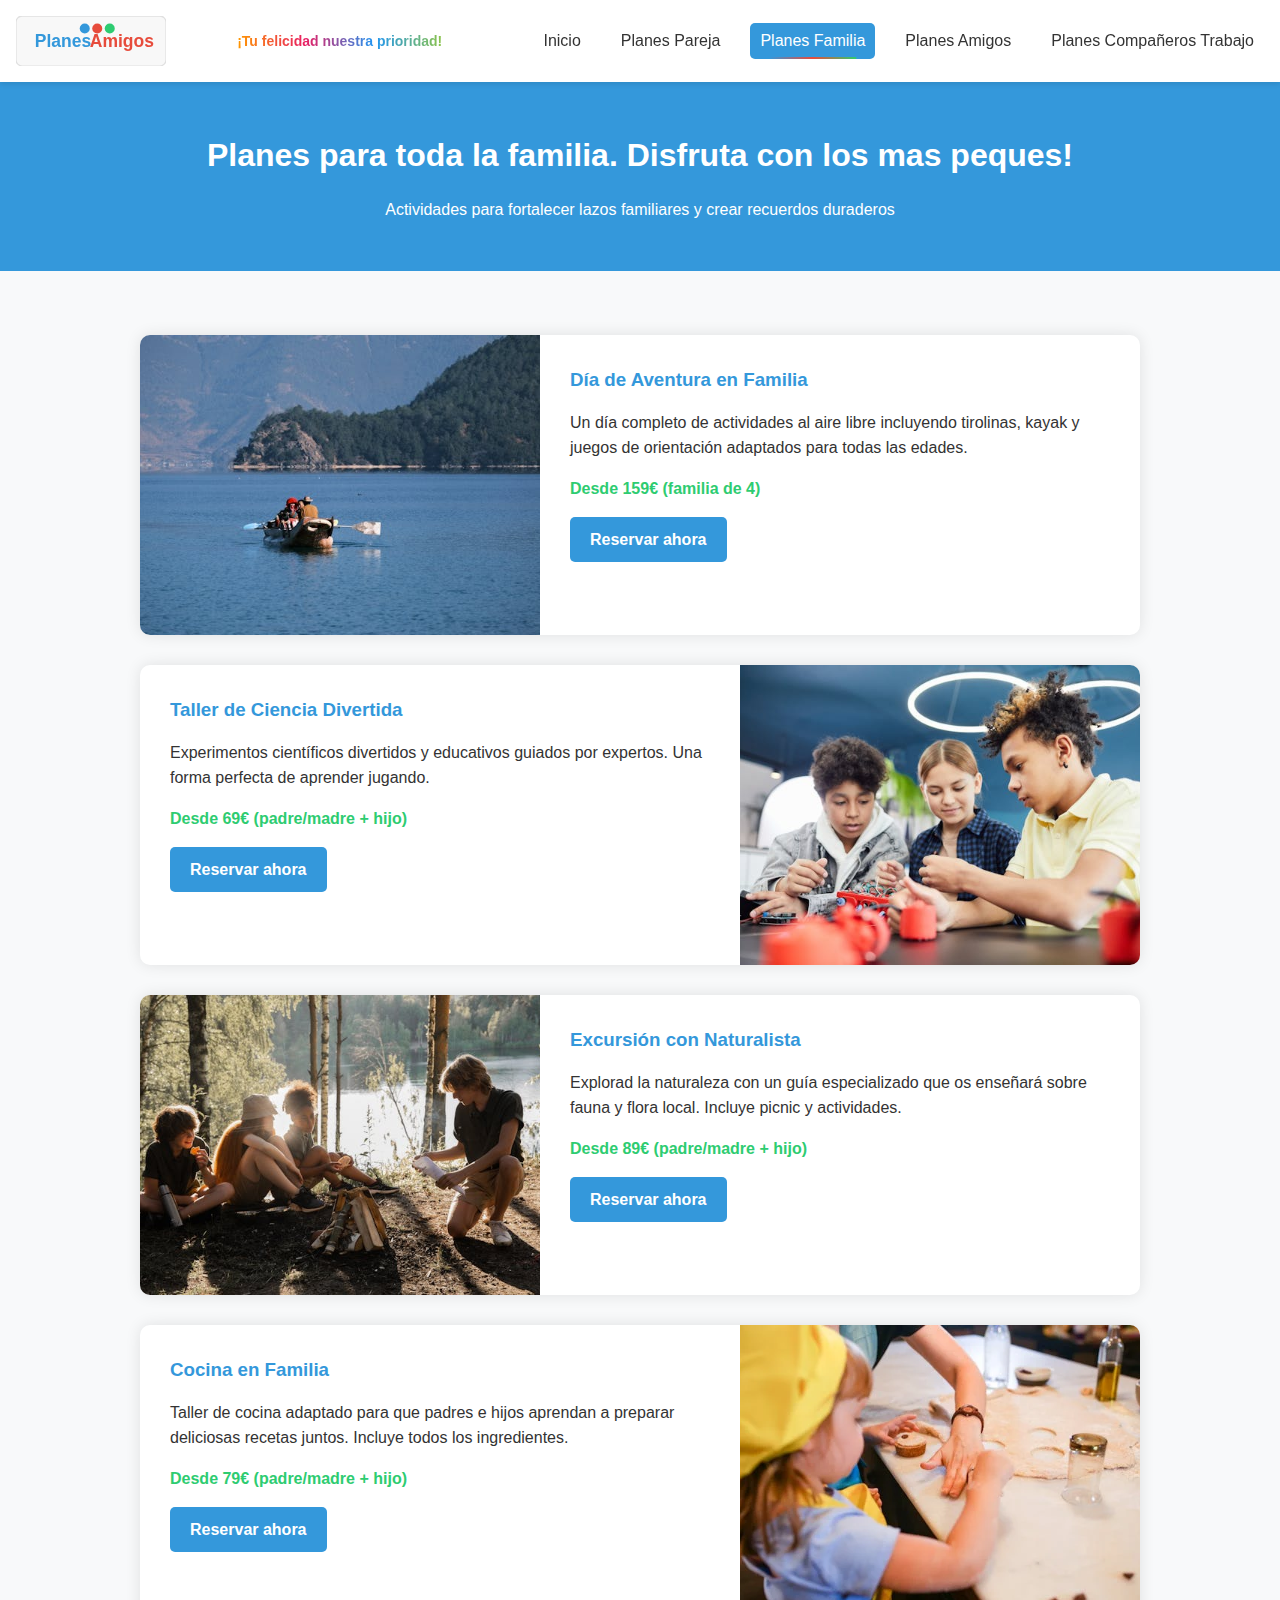
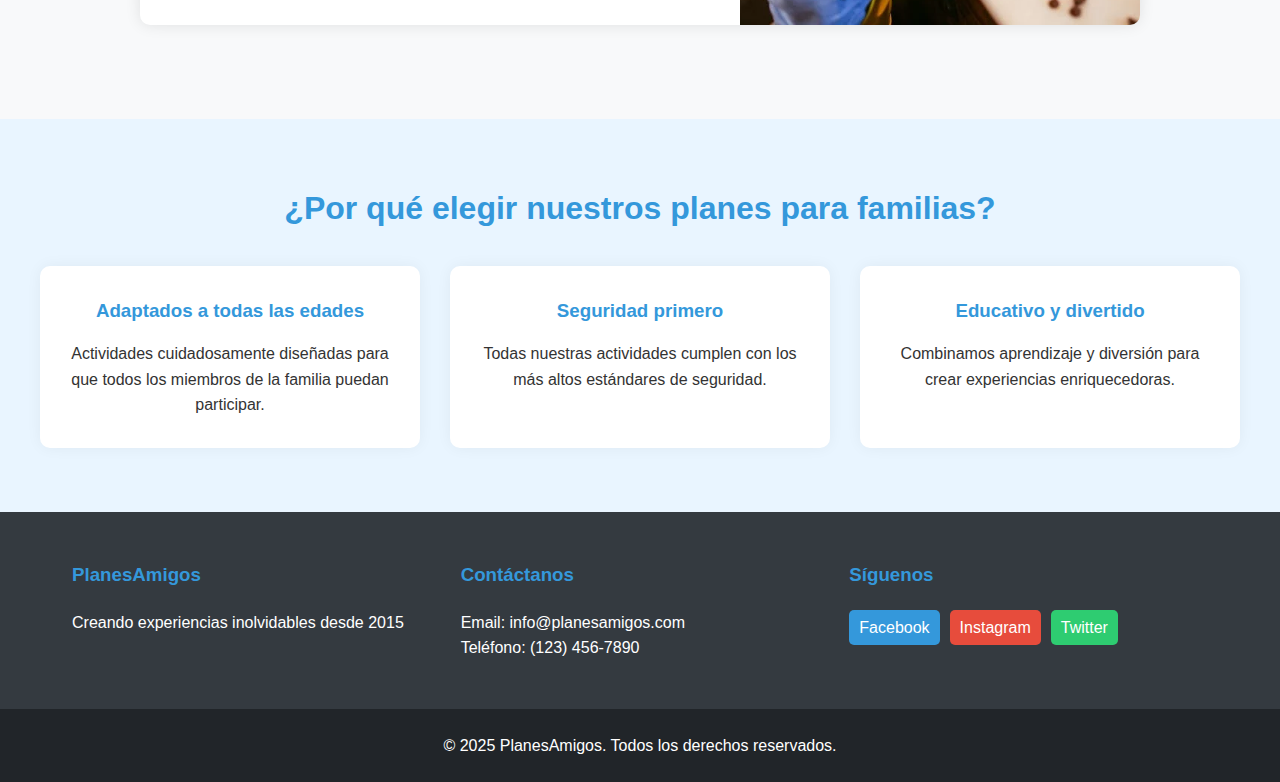
==== planes-padres.html @ 3b6f3df0 "primera parte proyecto" ====
<!DOCTYPE html>
<html lang="es">
  <head>
    <meta charset="UTF-8" />
    <meta name="viewport" content="width=device-width, initial-scale=1.0" />
    <title>PlanesAmigos - Planes Familia</title>
    <link rel="stylesheet" href="styles.css" />
  </head>
  <body>
    <header>
      <div class="logo">
        <svg xmlns="http://www.w3.org/2000/svg" viewBox="0 0 240 80" width="150">
         
          <rect width="240" height="80" rx="10" fill="#f8f8f8" stroke="#e0e0e0" stroke-width="2"/>
          
         
          <text x="30" y="50" font-family="Arial, sans-serif" font-size="28" font-weight="bold" fill="#3498db">Planes</text>
          
       
          <text x="118" y="50" font-family="Arial, sans-serif" font-size="28" font-weight="bold" fill="#e74c3c">Amigos</text>
          
  
          <circle cx="110" cy="20" r="8" fill="#3498db"/>
          <circle cx="130" cy="20" r="8" fill="#e74c3c"/>
          <circle cx="150" cy="20" r="8" fill="#2ecc71"/>
        </svg>
      </div>
      <p class="tagline">¡Tu felicidad nuestra prioridad!</p>
    </div>
      </div>
      <nav>
        <div class="hamburger">
          <div class="line"></div>
          <div class="line"></div>
          <div class="line"></div>
        </div>
        <ul class="nav-links">
          <li><a href="index.html">Inicio</a></li>
          <li><a href="./planes-parejas.html">Planes Pareja</a></li>
          <li><a href="planes-padres.html" class="active">Planes Familia</a></li>
          <li><a href="planes-amigos.html">Planes Amigos</a></li>
          <li><a href="planes-trabajo.html">Planes Compañeros Trabajo</a></li>
        </ul>
      </nav>
    </header>

    <main>
      <section class="page-header">
        <h2>Planes para toda la familia. Disfruta con los mas peques!</h2>
        <p>
          Actividades para fortalecer lazos familiares y crear recuerdos
          duraderos
        </p>
      </section>

      <section class="planes-detalle">
        <div class="plan-item">
          <img
            src="./assets/aventura familia.jpeg"
            alt="Día de aventura en familia"
          />
          <div class="plan-info">
            <h3>Día de Aventura en Familia</h3>
            <p>
              Un día completo de actividades al aire libre incluyendo tirolinas,
              kayak y juegos de orientación adaptados para todas las edades.
            </p>
            <p class="precio">Desde 159€ (familia de 4)</p>
            <a href="#" class="btn">Reservar ahora</a>
          </div>
        </div>

        <div class="plan-item">
          <img
            src="./assets/ciencia.jpeg"
            alt="Taller de ciencia divertida"
          />
          <div class="plan-info">
            <h3>Taller de Ciencia Divertida</h3>
            <p>
              Experimentos científicos divertidos y educativos guiados por
              expertos. Una forma perfecta de aprender jugando.
            </p>
            <p class="precio">Desde 69€ (padre/madre + hijo)</p>
            <a href="#" class="btn">Reservar ahora</a>
          </div>
        </div>

        <div class="plan-item">
          <img src="./assets/excursion.jpeg" alt="Excursión con naturalista" />
          <div class="plan-info">
            <h3>Excursión con Naturalista</h3>
            <p>
              Explorad la naturaleza con un guía especializado que os enseñará
              sobre fauna y flora local. Incluye picnic y actividades.
            </p>
            <p class="precio">Desde 89€ (padre/madre + hijo)</p>
            <a href="#" class="btn">Reservar ahora</a>
          </div>
        </div>

        <div class="plan-item">
          <img src="./assets/niñoscocina.webp" alt="Cocina en familia" />
          <div class="plan-info">
            <h3>Cocina en Familia</h3>
            <p>
              Taller de cocina adaptado para que padres e hijos aprendan a
              preparar deliciosas recetas juntos. Incluye todos los
              ingredientes.
            </p>
            <p class="precio">Desde 79€ (padre/madre + hijo)</p>
            <a href="#" class="btn">Reservar ahora</a>
          </div>
        </div>
      </section>

      <section class="ventajas">
        <h2>¿Por qué elegir nuestros planes para familias?</h2>
        <div class="ventajas-container">
          <div class="ventaja">
            <h3>Adaptados a todas las edades</h3>
            <p>
              Actividades cuidadosamente diseñadas para que todos los miembros
              de la familia puedan participar.
            </p>
          </div>
          <div class="ventaja">
            <h3>Seguridad primero</h3>
            <p>
              Todas nuestras actividades cumplen con los más altos estándares de
              seguridad.
            </p>
          </div>
          <div class="ventaja">
            <h3>Educativo y divertido</h3>
            <p>
              Combinamos aprendizaje y diversión para crear experiencias
              enriquecedoras.
            </p>
          </div>
        </div>
      </section>
    </main>

    <footer>
      <div class="footer-content">
        <div class="footer-section">
          <h3>PlanesAmigos</h3>
          <p>Creando experiencias inolvidables desde 2015</p>
        </div>
        <div class="footer-section">
          <h3>Contáctanos</h3>
          <p>Email: info@planesamigos.com</p>
          <p>Teléfono: (123) 456-7890</p>
        </div>
        <div class="footer-section">
          <h3>Síguenos</h3>
          <div class="social-links">
            <a href="#" class="social">Facebook</a>
            <a href="#" class="social">Instagram</a>
            <a href="#" class="social">Twitter</a>
          </div>
        </div>
      </div>
      <div class="copyright">
        <p>&copy; 2025 PlanesAmigos. Todos los derechos reservados.</p>
      </div>
    </footer>

    <script>
      document
        .querySelector('.hamburger')
        .addEventListener('click', function () {
          document.querySelector('.nav-links').classList.toggle('open')
        })
    </script>
  </body>
</html>
---- styles.css ----
* {
  margin: 0;
  padding: 0;
  box-sizing: border-box;
  font-family: 'Arial', sans-serif;
}

:root {
  --color-blue: #3498db;
  --color-red: #e74c3c;
  --color-green: #2ecc71;
  --color-dark-blue: #2980b9;
  --color-dark-red: #c0392b;
  --color-dark-green: #27ae60;
}

body {
  background-color: #f8f9fa;
  color: #333;
  line-height: 1.6;
}

a {
  text-decoration: none;
  color: var(--color-blue);
}

.btn {
  display: inline-block;
  padding: 10px 20px;
  background-color: var(--color-blue);
  color: white;
  border-radius: 5px;
  font-weight: bold;
  transition: all 0.3s;
}

.btn:hover {
  background-color: var(--color-dark-blue);
  transform: translateY(-2px);
  box-shadow: 0 4px 8px rgba(0, 0, 0, 0.1);
}

header {
  background-color: white;
  box-shadow: 0 2px 5px rgba(0, 0, 0, 0.1);
  padding: 1rem;
  position: sticky;
  top: 0;
  z-index: 100;
  display: flex;
  justify-content: space-between;
  align-items: center;
}

.header-left {
  display: flex;
  flex-direction: column;
  align-items: center;
}

@media (max-width: 768px) {
  header {
    flex-direction: column;
    align-items: center;
  }

  .header-left {
    margin-bottom: 15px;
  }
}

.logo {
  display: flex;
  align-items: center;
  gap: 380px;
}

.logo a {
  display: inline-block;
  transition: transform 0.3s ease;
}

.logo a:hover {
  transform: scale(1.05);
}

.tagline {
  text-align: center;
  font-weight: bold;
  background: linear-gradient(to right, #ff9900, #e91e63, #2196f3, #8bc34a);
  -webkit-background-clip: text;
  -webkit-text-fill-color: transparent;
  margin: 0;
  font-size: 14px;
}

nav {
  display: flex;
  align-items: center;
}

.nav-links {
  display: flex;
  list-style: none;
}

.nav-links li {
  margin-left: 20px;
  position: relative;
}

.nav-links a {
  color: #333;
  font-weight: 500;
  padding: 5px 10px;
  border-radius: 5px;
  transition: all 0.3s;
  display: block;
}

.nav-links a:hover {
  background-color: #f0f0f0;
  color: var(--color-blue);
  transform: translateY(-2px);
}

.nav-links a.active {
  background-color: var(--color-blue);
  color: white;
}

.nav-links a:before {
  content: '';
  position: absolute;
  width: 0;
  height: 2px;
  bottom: 0;
  left: 50%;
  background: linear-gradient(
    to right,
    var(--color-blue),
    var(--color-red),
    var(--color-green)
  );
  transition: all 0.3s ease;
  transform: translateX(-50%);
}

.nav-links a:hover:before {
  width: 70%;
}

.nav-links a.active:before {
  width: 70%;
}

.hamburger {
  display: none;
  cursor: pointer;
  flex-direction: column;
  justify-content: space-between;
  width: 30px;
  height: 21px;
  z-index: 101;
}

.hamburger .line {
  width: 100%;
  height: 3px;
  background-color: #333;
  transition: all 0.3s ease;
  border-radius: 3px;
}

.hamburger.active .line:nth-child(1) {
  transform: translateY(9px) rotate(45deg);
  background-color: var(--color-red);
}

.hamburger.active .line:nth-child(2) {
  opacity: 0;
}

.hamburger.active .line:nth-child(3) {
  transform: translateY(-9px) rotate(-45deg);
  background-color: var(--color-red);
}

/* Hero section */
.hero {
  background-image: linear-gradient(rgba(0, 0, 0, 0.5), rgba(0, 0, 0, 0.5)),
    url('./assets/pexels-kevinbidwell-3671409.jpg');
  background-size: cover;
  background-position: center;
  height: 50vh;
  min-height: 300px;
  max-height: 800px;
  width: 100%;
  display: flex;
  align-items: center;
  justify-content: center;
  color: white;
  text-align: center;
  padding: 0 20px;
}

.hero-content {
  max-width: 100%;
  width: 1200px;
  padding: 20px;
}

.hero h2 {
  font-size: clamp(1.8rem, 4vw, 2.5rem);
  margin-bottom: 20px;
  text-shadow: 2px 2px 4px rgba(0, 0, 0, 0.5);
}

.hero p {
  font-size: clamp(1rem, 2vw, 1.2rem);
  margin-bottom: 30px;
  text-shadow: 1px 1px 2px rgba(0, 0, 0, 0.5);
  max-width: 800px;
  margin-left: auto;
  margin-right: auto;
}

/* Media queries para diferentes tamaños de pantalla */
/* Móviles */
@media (max-width: 576px) {
  .hero {
    height: 40vh;
    min-height: 250px;
  }

  .hero .btn {
    padding: 8px 16px;
    font-size: 0.9rem;
  }
}

/* Tablets */
@media (min-width: 577px) and (max-width: 992px) {
  .hero {
    height: 45vh;
    min-height: 300px;
  }
}

/* Pantallas grandes (laptops y desktops) */
@media (min-width: 993px) and (max-width: 1920px) {
  .hero {
    height: 50vh;
    min-height: 400px;
  }
}

/* Pantallas extra grandes (4K y superiores) */
@media (min-width: 2000px) and (max-width: 3000px) {
  .hero {
    background-image: linear-gradient(rgba(0, 0, 0, 0.5), rgba(0, 0, 0, 0.5)),
      url('./assets/pexels-kevinbidwell-3671409.jpg'); /* Imagen más grande */
    height: 45vh;
    max-height: 900px;
  }
}

/* Para pantallas 4K y superiores */
@media (min-width: 3001px) {
  .hero {
    background-image: linear-gradient(rgba(0, 0, 0, 0.5), rgba(0, 0, 0, 0.5)),
      url('./assets/pexels-kevinbidwell-3671409.jpg');
    height: 40vh;
    max-height: 1000px;
    background-attachment: fixed;
  }

  .hero-content {
    max-width: 1800px;
  }
}

@media (-webkit-min-device-pixel-ratio: 2), (min-resolution: 192dpi) {
  .hero {
    background-image: linear-gradient(rgba(0, 0, 0, 0.5), rgba(0, 0, 0, 0.5)),
      url('./assets/pexels-kevinbidwell-3671409.jpg');
  }
}

/* Secciones de planes */
.planes-section,
.planes-detalle,
.ventajas,
.testimonios,
.empresas-confian {
  padding: 4rem 2rem;
  text-align: center;
}

.planes-section h2,
.planes-detalle h2,
.ventajas h2,
.testimonios h2,
.empresas-confian h2,
.page-header h2 {
  font-size: 2rem;
  margin-bottom: 2rem;
  color: var(--color-blue);
}

.planes-container {
  display: grid;
  grid-template-columns: repeat(auto-fit, minmax(250px, 1fr));
  gap: 30px;
  max-width: 1200px;
  margin: 0 auto;
}

.plan-card {
  background-color: white;
  border-radius: 10px;
  overflow: hidden;
  box-shadow: 0 0 15px rgba(0, 0, 0, 0.1);
  transition: transform 0.3s, box-shadow 0.3s;
}

.plan-card:hover {
  transform: translateY(-10px);
  box-shadow: 0 15px 30px rgba(0, 0, 0, 0.15);
}

.plan-card img {
  width: 100%;
  height: 200px;
  object-fit: cover;
  object-position: center;
  transition: transform 0.3s ease;
}

.plan-card:hover img {
  transform: scale(1.05);
}

.plan-card h3 {
  color: var(--color-blue);
  margin: 20px 0 10px;
}

.plan-card p {
  padding: 0 20px;
  margin-bottom: 20px;
}

.plan-card .btn {
  margin-bottom: 20px;
}

.plan-card:nth-child(1) .btn {
  background-color: var(--color-red);
}
.plan-card:nth-child(1) .btn:hover {
  background-color: var(--color-dark-red);
}
.plan-card:nth-child(1) h3 {
  color: var(--color-red);
}

.plan-card:nth-child(2) .btn {
  background-color: var(--color-green);
}
.plan-card:nth-child(2) .btn:hover {
  background-color: var(--color-dark-green);
}
.plan-card:nth-child(2) h3 {
  color: var(--color-green);
}

.plan-card:nth-child(3) .btn {
  background-color: var(--color-blue);
}
.plan-card:nth-child(3) .btn:hover {
  background-color: var(--color-dark-blue);
}

.plan-card:nth-child(4) .btn {
  background-color: #9b59b6;
}
.plan-card:nth-child(4) .btn:hover {
  background-color: #8e44ad;
}
.plan-card:nth-child(4) h3 {
  color: #9b59b6;
}

.page-header {
  background-color: var(--color-blue);
  color: white;
  padding: 3rem 2rem;
  text-align: center;
}

.page-header h2 {
  color: white;
  margin-bottom: 1rem;
}

.planes-detalle .plan-item {
  background-color: white;
  border-radius: 10px;
  overflow: hidden;
  box-shadow: 0 0 15px rgba(0, 0, 0, 0.1);
  margin-bottom: 30px;
  display: flex;
  flex-direction: column;
  max-width: 1000px;
  margin-left: auto;
  margin-right: auto;
  transition: transform 0.3s;
}

.planes-detalle .plan-item:hover {
  transform: translateY(-5px);
  box-shadow: 0 10px 20px rgba(0, 0, 0, 0.1);
}

@media (min-width: 768px) {
  .planes-detalle .plan-item {
    flex-direction: row;
  }

  .planes-detalle .plan-item:nth-child(even) {
    flex-direction: row-reverse;
  }
}

.plan-image {
  width: 100%;
  height: 250px;
  overflow: hidden;
}

.plan-image img {
  width: 100%;
  height: 100%;
  object-fit: cover;
  object-position: center;
  transition: transform 0.3s ease;
}

.plan-image:hover img {
  transform: scale(1.05);
}

@media (min-width: 768px) {
  .plan-image {
    width: 40%;
    height: 300px;
  }
}

.planes-detalle .plan-item img:not(.plan-image img) {
  width: 100%;
  height: 250px;
  object-fit: cover;
  object-position: center;
  transition: transform 0.3s ease;
}

@media (min-width: 768px) {
  .planes-detalle .plan-item img:not(.plan-image img) {
    width: 40%;
    height: 300px;
  }
}

.planes-detalle .plan-info {
  padding: 30px;
  text-align: left;
}

.planes-detalle .plan-info h3 {
  color: var(--color-blue);
  margin-bottom: 15px;
}

.planes-detalle .plan-info .precio {
  font-weight: bold;
  color: var(--color-green);
  margin: 15px 0;
}

.ventajas {
  background-color: #e9f5ff;
}

.ventajas-container {
  display: grid;
  grid-template-columns: repeat(auto-fit, minmax(250px, 1fr));
  gap: 30px;
  max-width: 1200px;
  margin: 0 auto;
}

.ventaja {
  background-color: white;
  padding: 30px;
  border-radius: 10px;
  box-shadow: 0 0 15px rgba(0, 0, 0, 0.05);
  transition: transform 0.3s, box-shadow 0.3s;
}

.ventaja:hover {
  transform: translateY(-5px);
  box-shadow: 0 10px 20px rgba(0, 0, 0, 0.1);
}

.ventaja h3 {
  color: var(--color-blue);
  margin-bottom: 15px;
}

.testimonios-container {
  display: grid;
  grid-template-columns: repeat(auto-fit, minmax(300px, 1fr));
  gap: 30px;
  max-width: 1200px;
  margin: 0 auto;
}

.testimonio {
  background-color: white;
  padding: 30px;
  border-radius: 10px;
  box-shadow: 0 0 15px rgba(0, 0, 0, 0.1);
  position: relative;
  transition: transform 0.3s;
}

.testimonio:hover {
  transform: translateY(-5px);
}

.testimonio p {
  font-style: italic;
  margin-bottom: 20px;
}

.testimonio span {
  color: var(--color-blue);
  font-weight: bold;
}

.logos-container {
  display: grid;
  grid-template-columns: repeat(auto-fit, minmax(150px, 1fr));
  gap: 20px;
  max-width: 1200px;
  margin: 0 auto;
}

.logo-empresa {
  background-color: white;
  padding: 20px;
  border-radius: 5px;
  box-shadow: 0 0 10px rgba(0, 0, 0, 0.05);
  display: flex;
  align-items: center;
  justify-content: center;
  height: 100px;
  transition: transform 0.3s;
}

.logo-empresa:hover {
  transform: scale(1.05);
}

footer {
  background-color: #343a40;
  color: white;
  padding-top: 3rem;
}

.footer-content {
  display: grid;
  grid-template-columns: repeat(auto-fit, minmax(200px, 1fr));
  gap: 30px;
  max-width: 1200px;
  margin: 0 auto;
  padding: 0 2rem 3rem;
}

.footer-section h3 {
  margin-bottom: 20px;
  color: var(--color-blue);
}

.social-links {
  display: flex;
  flex-wrap: wrap;
  gap: 10px;
}

.social {
  color: white;
  background-color: var(--color-blue);
  padding: 5px 10px;
  border-radius: 5px;
  transition: transform 0.3s, background-color 0.3s;
}

.social:hover {
  transform: translateY(-3px);
}

.social:nth-child(1) {
  background-color: var(--color-blue);
}

.social:nth-child(2) {
  background-color: var(--color-red);
}

.social:nth-child(3) {
  background-color: var(--color-green);
}

.copyright {
  background-color: #212529;
  text-align: center;
  padding: 1.5rem 0;
}

@media (max-width: 768px) {
  .hamburger {
    display: flex;
  }

  .nav-links {
    position: fixed;
    top: 70px;
    left: 0;
    height: 0;
    width: 100%;
    background-color: white;
    flex-direction: column;
    align-items: center;
    overflow: hidden;
    transition: all 0.5s ease;
    opacity: 0;
    z-index: 100;
    box-shadow: none;
  }

  .nav-links.open {
    height: auto;
    max-height: 300px;
    opacity: 1;
    box-shadow: 0 5px 15px rgba(0, 0, 0, 0.1);
    padding: 20px 0;
  }

  .nav-links li {
    margin: 15px 0;
    width: 80%;
    text-align: center;
    opacity: 0;
    transform: translateY(20px);
    transition: all 0.3s ease;
  }

  .nav-links.open li {
    opacity: 1;
    transform: translateY(0);
  }

  .nav-links li:nth-child(1) {
    transition-delay: 0.1s;
  }

  .nav-links li:nth-child(2) {
    transition-delay: 0.2s;
  }

  .nav-links li:nth-child(3) {
    transition-delay: 0.3s;
  }

  .nav-links li:nth-child(4) {
    transition-delay: 0.4s;
  }

  .nav-links li:nth-child(5) {
    transition-delay: 0.5s;
  }

  .nav-links a {
    width: 100%;
    padding: 10px;
    font-size: 18px;
    border-radius: 8px;
  }

  .nav-links a:nth-child(1) {
    background-color: var(--color-blue);
    color: white;
  }

  .nav-links a:hover {
    transform: none;
  }

  .nav-links a:before {
    display: none;
  }

  .hero h2 {
    font-size: 2rem;
  }

  .nav-links li:nth-child(1) a {
    color: var(--color-blue);
    border-left: 4px solid var(--color-blue);
  }

  .nav-links li:nth-child(2) a {
    color: var(--color-red);
    border-left: 4px solid var(--color-red);
  }

  .nav-links li:nth-child(3) a {
    color: var(--color-green);
    border-left: 4px solid var(--color-green);
  }

  .nav-links li:nth-child(4) a {
    color: #9b59b6;
    border-left: 4px solid #9b59b6;
  }

  .nav-links li:nth-child(5) a {
    color: #f39c12;
    border-left: 4px solid #f39c12;
  }

  .nav-links li:nth-child(1) a.active,
  .nav-links li:nth-child(1) a:hover {
    background-color: rgba(52, 152, 219, 0.1);
  }

  .nav-links li:nth-child(2) a.active,
  .nav-links li:nth-child(2) a:hover {
    background-color: rgba(231, 76, 60, 0.1);
  }

  .nav-links li:nth-child(3) a.active,
  .nav-links li:nth-child(3) a:hover {
    background-color: rgba(46, 204, 113, 0.1);
  }

  .nav-links li:nth-child(4) a.active,
  .nav-links li:nth-child(4) a:hover {
    background-color: rgba(155, 89, 182, 0.1);
  }

  .nav-links li:nth-child(5) a.active,
  .nav-links li:nth-child(5) a:hover {
    background-color: rgba(243, 156, 18, 0.1);
  }
}
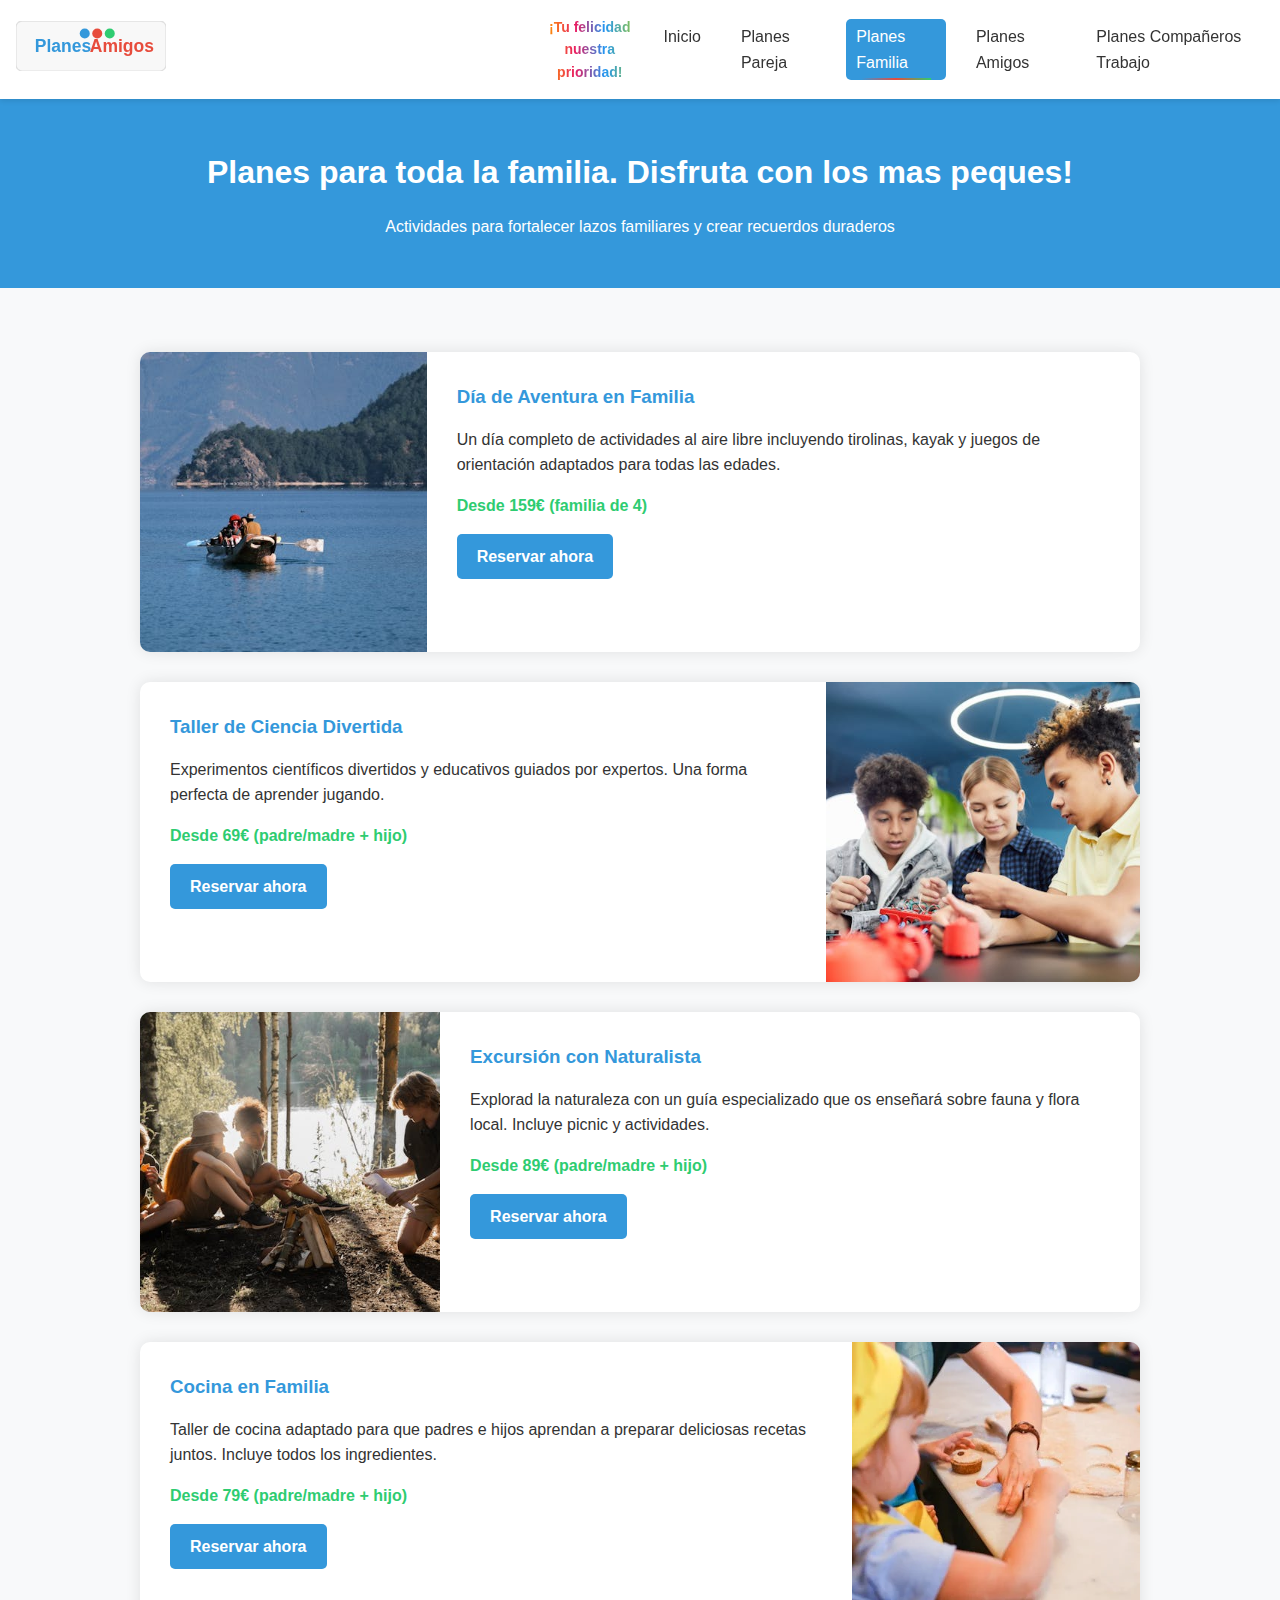
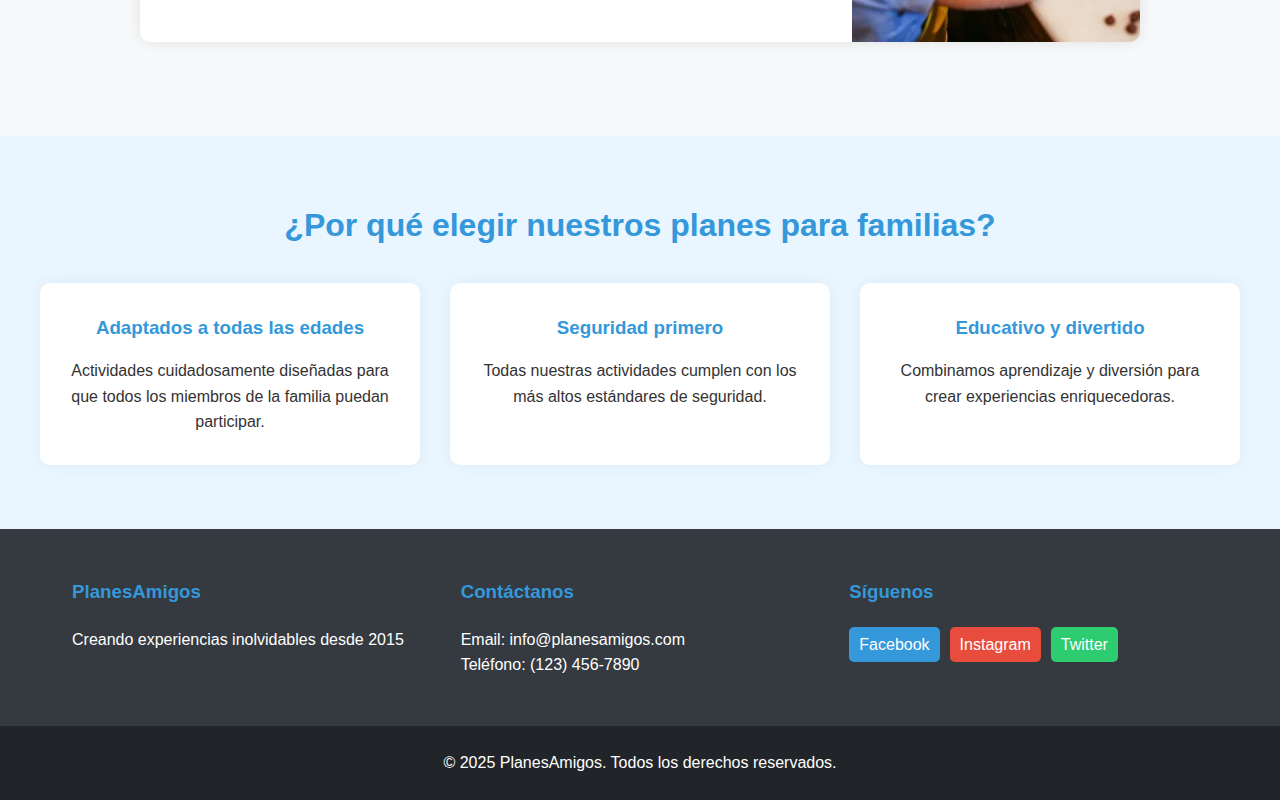
==== commit 18cca3c9: "correcciones finales" ====
--- a/planes-padres.html
+++ b/planes-padres.html
@@ -9,24 +9,46 @@
   <body>
     <header>
       <div class="logo">
-        <svg xmlns="http://www.w3.org/2000/svg" viewBox="0 0 240 80" width="150">
-         
-          <rect width="240" height="80" rx="10" fill="#f8f8f8" stroke="#e0e0e0" stroke-width="2"/>
-          
-         
-          <text x="30" y="50" font-family="Arial, sans-serif" font-size="28" font-weight="bold" fill="#3498db">Planes</text>
-          
-       
-          <text x="118" y="50" font-family="Arial, sans-serif" font-size="28" font-weight="bold" fill="#e74c3c">Amigos</text>
-          
-  
-          <circle cx="110" cy="20" r="8" fill="#3498db"/>
-          <circle cx="130" cy="20" r="8" fill="#e74c3c"/>
-          <circle cx="150" cy="20" r="8" fill="#2ecc71"/>
-        </svg>
-      </div>
-      <p class="tagline">¡Tu felicidad nuestra prioridad!</p>
-    </div>
+        <a href="index.html">
+          <svg
+            xmlns="http://www.w3.org/2000/svg"
+            viewBox="0 0 240 80"
+            width="150"
+          >
+            <rect
+              width="240"
+              height="80"
+              rx="10"
+              fill="#f8f8f8"
+              stroke="#e0e0e0"
+              stroke-width="2"
+            />
+            <text
+              x="30"
+              y="50"
+              font-family="Arial, sans-serif"
+              font-size="28"
+              font-weight="bold"
+              fill="#3498db"
+            >
+              Planes
+            </text>
+            <text
+              x="118"
+              y="50"
+              font-family="Arial, sans-serif"
+              font-size="28"
+              font-weight="bold"
+              fill="#e74c3c"
+            >
+              Amigos
+            </text>
+            <circle cx="110" cy="20" r="8" fill="#3498db" />
+            <circle cx="130" cy="20" r="8" fill="#e74c3c" />
+            <circle cx="150" cy="20" r="8" fill="#2ecc71" />
+          </svg>
+        </a>
+        <p class="tagline">¡Tu felicidad nuestra prioridad!</p>
       </div>
       <nav>
         <div class="hamburger">
@@ -37,7 +59,9 @@
         <ul class="nav-links">
           <li><a href="index.html">Inicio</a></li>
           <li><a href="./planes-parejas.html">Planes Pareja</a></li>
-          <li><a href="planes-padres.html" class="active">Planes Familia</a></li>
+          <li>
+            <a href="planes-padres.html" class="active">Planes Familia</a>
+          </li>
           <li><a href="planes-amigos.html">Planes Amigos</a></li>
           <li><a href="planes-trabajo.html">Planes Compañeros Trabajo</a></li>
         </ul>
@@ -55,10 +79,12 @@
 
       <section class="planes-detalle">
         <div class="plan-item">
-          <img
-            src="./assets/aventura familia.jpeg"
-            alt="Día de aventura en familia"
-          />
+          <div class="plan-image">
+            <img
+              src="./assets/aventura familia.jpeg"
+              alt="Día de aventura en familia"
+            />
+          </div>
           <div class="plan-info">
             <h3>Día de Aventura en Familia</h3>
             <p>
@@ -71,10 +97,12 @@
         </div>
 
         <div class="plan-item">
-          <img
-            src="./assets/ciencia.jpeg"
-            alt="Taller de ciencia divertida"
-          />
+          <div class="plan-image">
+            <img
+              src="./assets/ciencia.jpeg"
+              alt="Taller de ciencia divertida"
+            />
+          </div>
           <div class="plan-info">
             <h3>Taller de Ciencia Divertida</h3>
             <p>
@@ -87,7 +115,12 @@
         </div>
 
         <div class="plan-item">
-          <img src="./assets/excursion.jpeg" alt="Excursión con naturalista" />
+          <div class="plan-image">
+            <img
+              src="./assets/excursion.jpeg"
+              alt="Excursión con naturalista"
+            />
+          </div>
           <div class="plan-info">
             <h3>Excursión con Naturalista</h3>
             <p>
@@ -100,7 +133,9 @@
         </div>
 
         <div class="plan-item">
-          <img src="./assets/niñoscocina.webp" alt="Cocina en familia" />
+          <div class="plan-image">
+            <img src="./assets/niñoscocina.webp" alt="Cocina en familia" />
+          </div>
           <div class="plan-info">
             <h3>Cocina en Familia</h3>
             <p>
